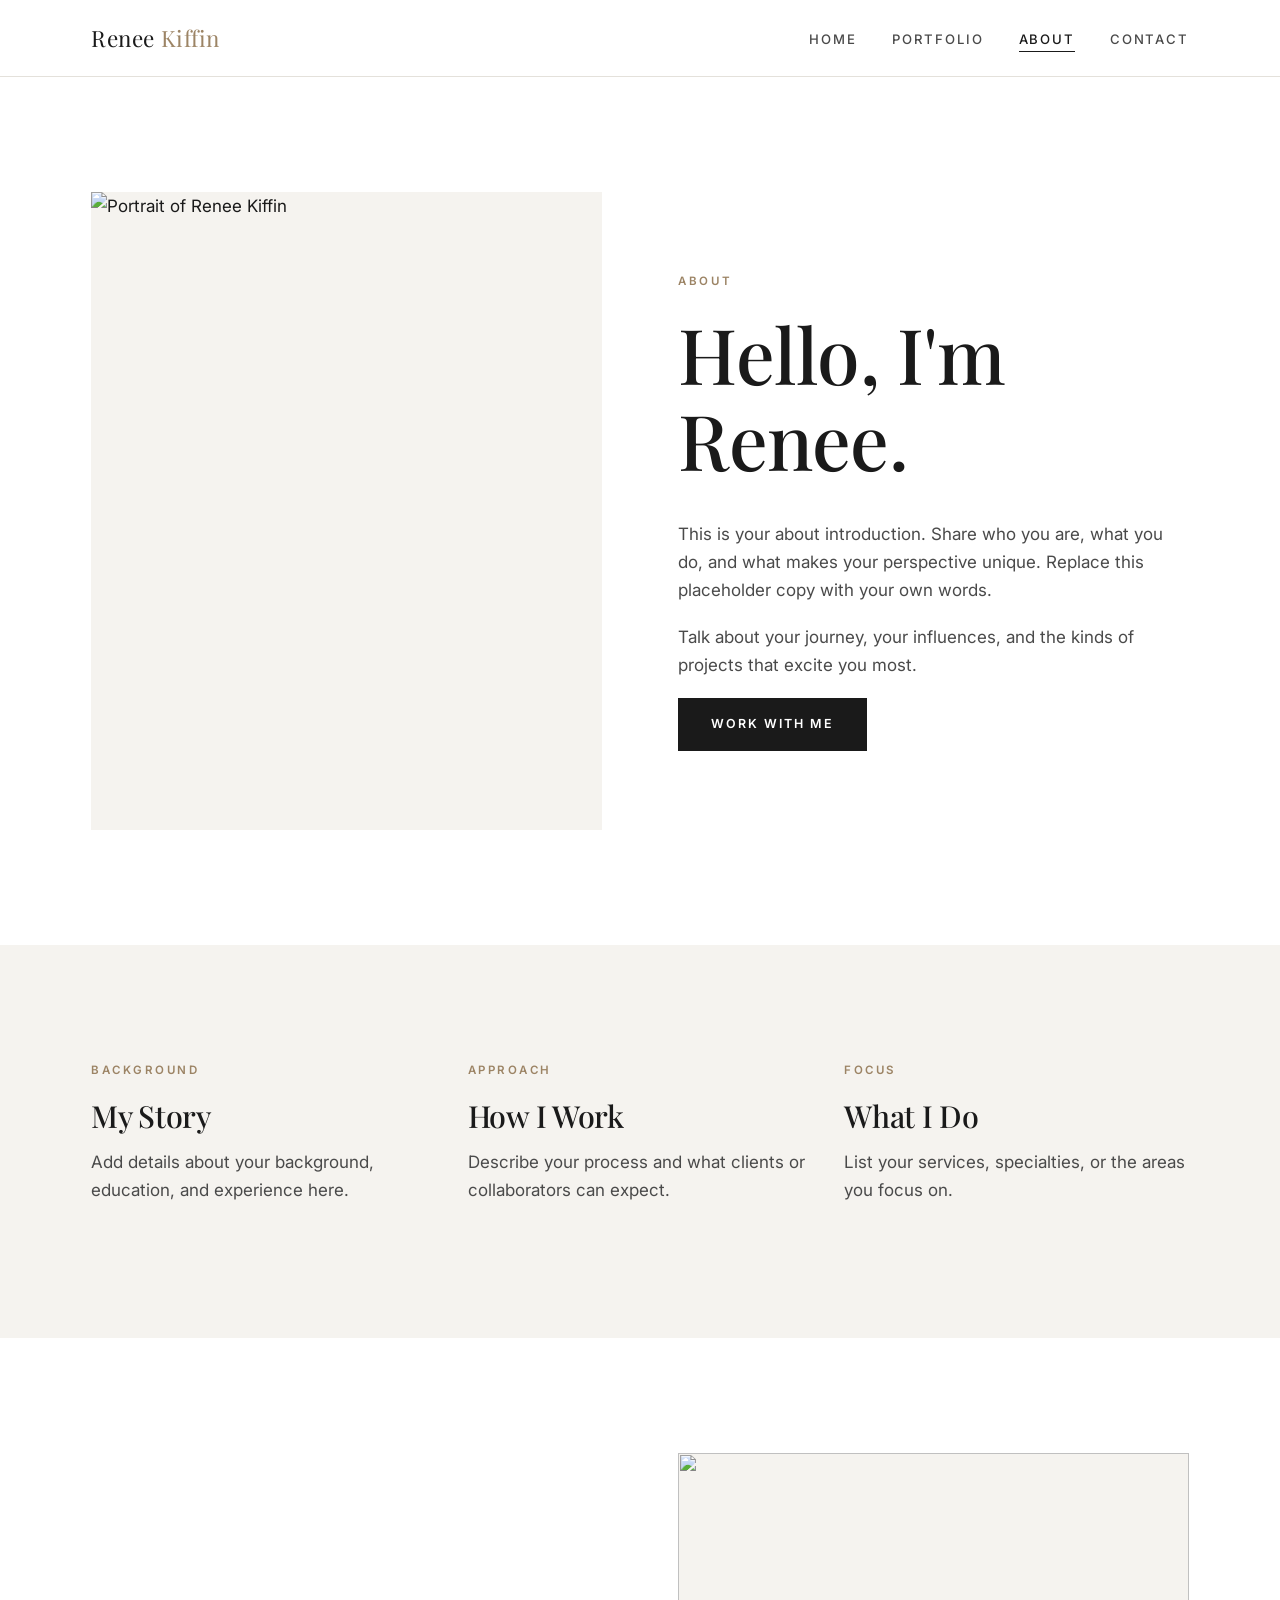
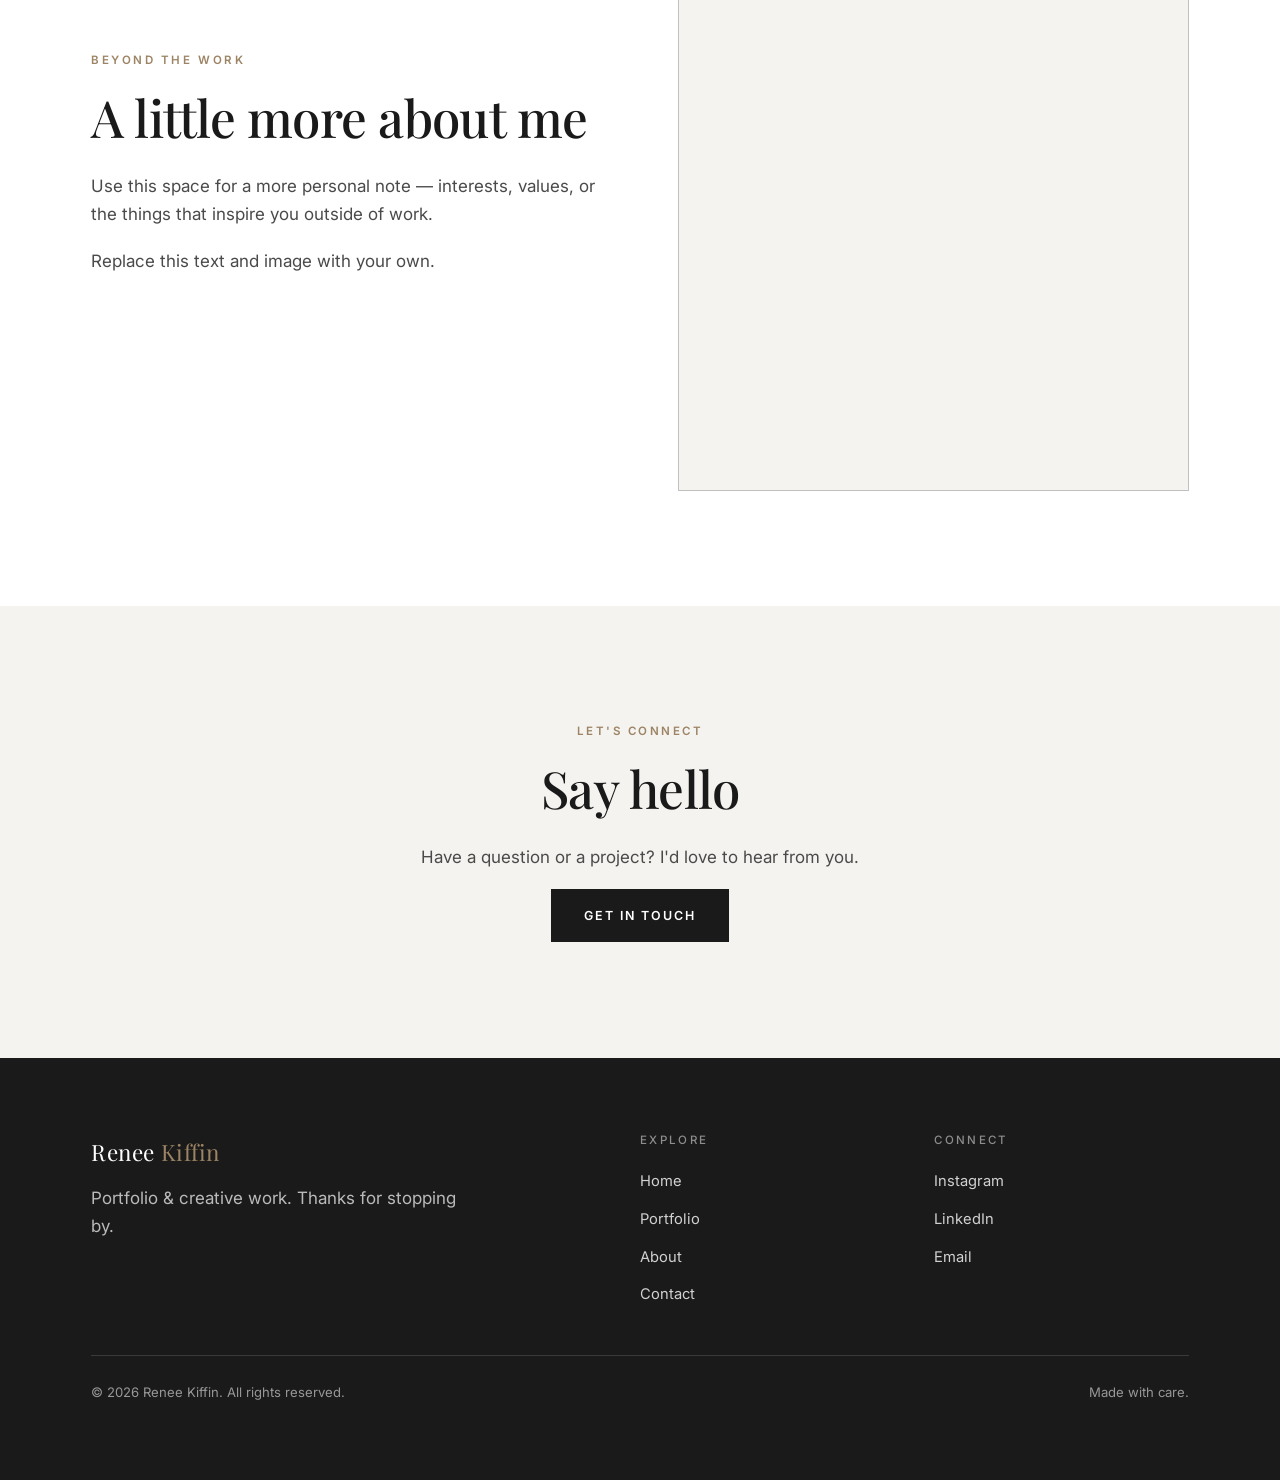
==== about.html @ 694e3717 "Scaffold Squarespace-style portfolio site structure Add a static, dependency-free rebuild of the ren" ====
<!DOCTYPE html>
<html lang="en">
<head>
  <meta charset="UTF-8" />
  <meta name="viewport" content="width=device-width, initial-scale=1.0" />
  <title>About — Renee Kiffin</title>
  <meta name="description" content="About Renee Kiffin." />

  <link rel="preconnect" href="https://fonts.googleapis.com" />
  <link rel="preconnect" href="https://fonts.gstatic.com" crossorigin />
  <link
    href="https://fonts.googleapis.com/css2?family=Playfair+Display:wght@400;500;600&family=Inter:wght@400;500;600&display=swap"
    rel="stylesheet" />
  <link rel="stylesheet" href="css/styles.css" />
</head>
<body>

  <header class="site-header">
    <div class="container nav">
      <a class="brand" href="index.html">Renee <span>Kiffin</span></a>
      <button class="nav-toggle" aria-label="Menu" aria-expanded="false">
        <span></span><span></span><span></span>
      </button>
      <ul class="nav-links">
        <li><a href="index.html">Home</a></li>
        <li><a href="portfolio.html">Portfolio</a></li>
        <li><a href="about.html" aria-current="page">About</a></li>
        <li><a href="contact.html">Contact</a></li>
      </ul>
    </div>
  </header>

  <main>
    <!-- About hero split -->
    <section class="section">
      <div class="container split">
        <div class="split__media reveal">
          <img src="images/about-portrait.jpg" alt="Portrait of Renee Kiffin" data-ph="About portrait" />
        </div>
        <div class="reveal">
          <p class="eyebrow">About</p>
          <h1>Hello, I'm Renee.</h1>
          <p>
            This is your about introduction. Share who you are, what you do, and
            what makes your perspective unique. Replace this placeholder copy
            with your own words.
          </p>
          <p>
            Talk about your journey, your influences, and the kinds of projects
            that excite you most.
          </p>
          <a class="btn" href="contact.html">Work with me</a>
        </div>
      </div>
    </section>

    <!-- Bio / details -->
    <section class="section section--alt">
      <div class="container">
        <div class="grid grid--3">
          <div class="reveal">
            <p class="eyebrow">Background</p>
            <h3>My Story</h3>
            <p>Add details about your background, education, and experience here.</p>
          </div>
          <div class="reveal">
            <p class="eyebrow">Approach</p>
            <h3>How I Work</h3>
            <p>Describe your process and what clients or collaborators can expect.</p>
          </div>
          <div class="reveal">
            <p class="eyebrow">Focus</p>
            <h3>What I Do</h3>
            <p>List your services, specialties, or the areas you focus on.</p>
          </div>
        </div>
      </div>
    </section>

    <!-- Secondary image split -->
    <section class="section">
      <div class="container split split--reverse">
        <div class="split__media reveal">
          <img src="images/about-secondary.jpg" alt="" data-ph="About secondary" />
        </div>
        <div class="reveal">
          <p class="eyebrow">Beyond the work</p>
          <h2>A little more about me</h2>
          <p>
            Use this space for a more personal note — interests, values, or the
            things that inspire you outside of work.
          </p>
          <p>Replace this text and image with your own.</p>
        </div>
      </div>
    </section>

    <section class="section section--alt center">
      <div class="container measure center">
        <p class="eyebrow">Let's connect</p>
        <h2>Say hello</h2>
        <p>Have a question or a project? I'd love to hear from you.</p>
        <a class="btn" href="contact.html">Get in touch</a>
      </div>
    </section>
  </main>

  <footer class="site-footer">
    <div class="container">
      <div class="footer-grid">
        <div>
          <a class="brand" href="index.html">Renee <span>Kiffin</span></a>
          <p style="color: rgba(255,255,255,.7); max-width: 34ch;">
            Portfolio &amp; creative work. Thanks for stopping by.
          </p>
        </div>
        <div>
          <h4>Explore</h4>
          <ul class="footer-links">
            <li><a href="index.html">Home</a></li>
            <li><a href="portfolio.html">Portfolio</a></li>
            <li><a href="about.html">About</a></li>
            <li><a href="contact.html">Contact</a></li>
          </ul>
        </div>
        <div>
          <h4>Connect</h4>
          <ul class="footer-links">
            <li><a href="#">Instagram</a></li>
            <li><a href="#">LinkedIn</a></li>
            <li><a href="contact.html">Email</a></li>
          </ul>
        </div>
      </div>
      <div class="footer-bottom">
        <span>&copy; <span data-year>2026</span> Renee Kiffin. All rights reserved.</span>
        <span>Made with care.</span>
      </div>
    </div>
  </footer>

  <script src="js/main.js"></script>
</body>
</html>
---- css/styles.css ----
/* ==========================================================================
   Renee Kiffin — Portfolio
   Squarespace-style static clone
   Design tokens + base styles + components
   ========================================================================== */

:root {
  /* Palette */
  --color-bg: #ffffff;
  --color-bg-alt: #f5f3ef;
  --color-ink: #1a1a1a;
  --color-ink-soft: #4a4a4a;
  --color-muted: #8a8a8a;
  --color-line: #e4e1db;
  --color-accent: #9c8465;

  /* Typography */
  --font-display: "Playfair Display", Georgia, "Times New Roman", serif;
  --font-body: "Inter", -apple-system, BlinkMacSystemFont, "Segoe UI", Helvetica, Arial, sans-serif;

  /* Layout */
  --maxw: 1200px;
  --gutter: clamp(1.25rem, 4vw, 4rem);
  --nav-h: 76px;

  /* Motion */
  --ease: cubic-bezier(0.22, 1, 0.36, 1);
}

/* ------- Reset-ish ------- */
*,
*::before,
*::after { box-sizing: border-box; }

html { -webkit-text-size-adjust: 100%; scroll-behavior: smooth; }

body {
  margin: 0;
  font-family: var(--font-body);
  color: var(--color-ink);
  background: var(--color-bg);
  line-height: 1.65;
  font-size: 17px;
  -webkit-font-smoothing: antialiased;
}

img { max-width: 100%; display: block; }

a { color: inherit; text-decoration: none; }

h1, h2, h3, h4 {
  font-family: var(--font-display);
  font-weight: 500;
  line-height: 1.12;
  margin: 0 0 0.5em;
  letter-spacing: -0.01em;
}

h1 { font-size: clamp(2.6rem, 6vw, 5rem); }
h2 { font-size: clamp(2rem, 4vw, 3.25rem); }
h3 { font-size: clamp(1.4rem, 2.4vw, 1.9rem); }

p { margin: 0 0 1.1em; color: var(--color-ink-soft); }

.eyebrow {
  font-family: var(--font-body);
  text-transform: uppercase;
  letter-spacing: 0.22em;
  font-size: 0.72rem;
  font-weight: 600;
  color: var(--color-accent);
  margin: 0 0 1.2rem;
}

/* ------- Layout helpers ------- */
.container {
  width: 100%;
  max-width: var(--maxw);
  margin-inline: auto;
  padding-inline: var(--gutter);
}

.section { padding-block: clamp(4rem, 9vw, 8rem); }
.section--alt { background: var(--color-bg-alt); }
.section--tight { padding-block: clamp(3rem, 6vw, 5rem); }

.center { text-align: center; }
.measure { max-width: 62ch; }
.measure.center { margin-inline: auto; }

/* ------- Buttons ------- */
.btn {
  display: inline-block;
  font-family: var(--font-body);
  font-size: 0.78rem;
  font-weight: 600;
  letter-spacing: 0.16em;
  text-transform: uppercase;
  padding: 0.95rem 2rem;
  border: 1px solid var(--color-ink);
  background: var(--color-ink);
  color: #fff;
  transition: background 0.3s var(--ease), color 0.3s var(--ease);
  cursor: pointer;
}
.btn:hover { background: transparent; color: var(--color-ink); }

.btn--ghost {
  background: transparent;
  color: var(--color-ink);
}
.btn--ghost:hover { background: var(--color-ink); color: #fff; }

/* ==========================================================================
   Header / Navigation
   ========================================================================== */
.site-header {
  position: sticky;
  top: 0;
  z-index: 50;
  background: rgba(255, 255, 255, 0.9);
  backdrop-filter: saturate(180%) blur(12px);
  border-bottom: 1px solid var(--color-line);
}

.nav {
  height: var(--nav-h);
  display: flex;
  align-items: center;
  justify-content: space-between;
}

.brand {
  font-family: var(--font-display);
  font-size: 1.4rem;
  letter-spacing: 0.02em;
}
.brand span { color: var(--color-accent); }

.nav-links {
  display: flex;
  gap: 2.2rem;
  list-style: none;
  margin: 0;
  padding: 0;
}
.nav-links a {
  font-size: 0.82rem;
  letter-spacing: 0.14em;
  text-transform: uppercase;
  font-weight: 500;
  color: var(--color-ink-soft);
  position: relative;
  padding-block: 0.3rem;
}
.nav-links a::after {
  content: "";
  position: absolute;
  left: 0; bottom: 0;
  width: 100%; height: 1px;
  background: var(--color-ink);
  transform: scaleX(0);
  transform-origin: right;
  transition: transform 0.3s var(--ease);
}
.nav-links a:hover::after,
.nav-links a[aria-current="page"]::after { transform: scaleX(1); transform-origin: left; }
.nav-links a[aria-current="page"] { color: var(--color-ink); }

.nav-toggle {
  display: none;
  background: none;
  border: 0;
  width: 40px; height: 40px;
  cursor: pointer;
  flex-direction: column;
  justify-content: center;
  gap: 5px;
}
.nav-toggle span {
  display: block;
  height: 1.5px;
  width: 24px;
  background: var(--color-ink);
  transition: transform 0.3s var(--ease), opacity 0.3s var(--ease);
}

/* ==========================================================================
   Hero
   ========================================================================== */
.hero {
  position: relative;
  min-height: calc(92vh - var(--nav-h));
  display: grid;
  place-items: center;
  text-align: center;
  color: #fff;
  overflow: hidden;
}
.hero__media {
  position: absolute;
  inset: 0;
  background: linear-gradient(160deg, #3a352f, #6b5d4a);
}
.hero__media img {
  width: 100%;
  height: 100%;
  object-fit: cover;
}
.hero__media::after {
  content: "";
  position: absolute;
  inset: 0;
  background: rgba(0, 0, 0, 0.32);
}
.hero__inner {
  position: relative;
  z-index: 2;
  padding-inline: var(--gutter);
  max-width: 900px;
}
.hero .eyebrow { color: rgba(255, 255, 255, 0.85); }
.hero h1 { color: #fff; margin-bottom: 0.4em; }
.hero p { color: rgba(255, 255, 255, 0.92); font-size: 1.15rem; margin-bottom: 2rem; }
.hero .btn { border-color: #fff; background: #fff; color: var(--color-ink); }
.hero .btn:hover { background: transparent; color: #fff; }

/* ==========================================================================
   Intro / About split
   ========================================================================== */
.split {
  display: grid;
  grid-template-columns: 1fr 1fr;
  gap: clamp(2rem, 6vw, 5rem);
  align-items: center;
}
.split--reverse .split__media { order: 2; }
.split__media {
  aspect-ratio: 4 / 5;
  background: var(--color-bg-alt);
  overflow: hidden;
}
.split__media img { width: 100%; height: 100%; object-fit: cover; }

/* ==========================================================================
   Gallery grid
   ========================================================================== */
.grid {
  display: grid;
  grid-template-columns: repeat(auto-fill, minmax(280px, 1fr));
  gap: clamp(1rem, 2.5vw, 2rem);
}
.grid--3 { grid-template-columns: repeat(3, 1fr); }
.grid--2 { grid-template-columns: repeat(2, 1fr); }

.card {
  display: block;
  position: relative;
  overflow: hidden;
  background: var(--color-bg-alt);
}
.card__img {
  aspect-ratio: 3 / 4;
  overflow: hidden;
}
.card--wide .card__img { aspect-ratio: 3 / 2; }
.card__img img {
  width: 100%;
  height: 100%;
  object-fit: cover;
  transition: transform 0.7s var(--ease);
}
.card:hover .card__img img { transform: scale(1.05); }
.card__body {
  padding: 1.2rem 0 0.4rem;
}
.card__body h3 { margin-bottom: 0.15em; font-size: 1.25rem; }
.card__body p { margin: 0; font-size: 0.9rem; color: var(--color-muted); }

/* ==========================================================================
   Image placeholder styling (before real images are added)
   ========================================================================== */
.ph {
  width: 100%;
  height: 100%;
  min-height: 220px;
  display: grid;
  place-items: center;
  background:
    repeating-linear-gradient(
      45deg,
      #ece8e1,
      #ece8e1 12px,
      #e4dfd6 12px,
      #e4dfd6 24px
    );
  color: var(--color-muted);
  font-size: 0.75rem;
  letter-spacing: 0.16em;
  text-transform: uppercase;
  text-align: center;
  padding: 1rem;
}

/* ==========================================================================
   Quote / statement band
   ========================================================================== */
.statement {
  text-align: center;
}
.statement blockquote {
  font-family: var(--font-display);
  font-size: clamp(1.6rem, 3.6vw, 2.8rem);
  line-height: 1.28;
  margin: 0 auto;
  max-width: 20ch;
  font-weight: 500;
}
.statement cite {
  display: block;
  margin-top: 1.6rem;
  font-family: var(--font-body);
  font-style: normal;
  font-size: 0.78rem;
  letter-spacing: 0.2em;
  text-transform: uppercase;
  color: var(--color-accent);
}

/* ==========================================================================
   Contact / form
   ========================================================================== */
.form {
  display: grid;
  gap: 1.4rem;
  max-width: 640px;
  margin-inline: auto;
}
.form__row {
  display: grid;
  grid-template-columns: 1fr 1fr;
  gap: 1.4rem;
}
.field { display: grid; gap: 0.5rem; }
.field label {
  font-size: 0.72rem;
  letter-spacing: 0.16em;
  text-transform: uppercase;
  font-weight: 600;
  color: var(--color-ink-soft);
}
.field input,
.field textarea {
  font-family: var(--font-body);
  font-size: 1rem;
  padding: 0.85rem 1rem;
  border: 1px solid var(--color-line);
  background: var(--color-bg);
  color: var(--color-ink);
  border-radius: 0;
  transition: border-color 0.25s var(--ease);
}
.field input:focus,
.field textarea:focus { outline: none; border-color: var(--color-ink); }
.field textarea { resize: vertical; min-height: 140px; }

/* ==========================================================================
   Footer
   ========================================================================== */
.site-footer {
  background: var(--color-ink);
  color: rgba(255, 255, 255, 0.8);
  padding-block: clamp(3rem, 6vw, 5rem);
}
.site-footer a { color: #fff; }
.footer-grid {
  display: grid;
  grid-template-columns: 2fr 1fr 1fr;
  gap: 2.5rem;
}
.site-footer h4 {
  font-family: var(--font-body);
  font-size: 0.72rem;
  letter-spacing: 0.2em;
  text-transform: uppercase;
  color: rgba(255, 255, 255, 0.5);
  margin-bottom: 1.2rem;
}
.site-footer .brand { color: #fff; margin-bottom: 0.8rem; display: inline-block; }
.footer-links { list-style: none; margin: 0; padding: 0; display: grid; gap: 0.6rem; }
.footer-links a { color: rgba(255, 255, 255, 0.8); font-size: 0.92rem; }
.footer-links a:hover { color: #fff; }
.footer-bottom {
  margin-top: 3rem;
  padding-top: 1.6rem;
  border-top: 1px solid rgba(255, 255, 255, 0.14);
  display: flex;
  justify-content: space-between;
  gap: 1rem;
  flex-wrap: wrap;
  font-size: 0.82rem;
  color: rgba(255, 255, 255, 0.55);
}

/* ==========================================================================
   Utilities / reveal animation
   ========================================================================== */
.reveal {
  opacity: 0;
  transform: translateY(24px);
  transition: opacity 0.8s var(--ease), transform 0.8s var(--ease);
}
.reveal.is-visible { opacity: 1; transform: none; }

/* ==========================================================================
   Responsive
   ========================================================================== */
@media (max-width: 860px) {
  .nav-links {
    position: fixed;
    inset: var(--nav-h) 0 auto 0;
    background: #fff;
    flex-direction: column;
    gap: 0;
    padding: 1rem var(--gutter) 2rem;
    border-bottom: 1px solid var(--color-line);
    transform: translateY(-120%);
    transition: transform 0.35s var(--ease);
  }
  .nav-links.is-open { transform: translateY(0); }
  .nav-links li { border-bottom: 1px solid var(--color-line); }
  .nav-links a { display: block; padding: 1rem 0; }
  .nav-toggle { display: flex; }

  .split { grid-template-columns: 1fr; }
  .split--reverse .split__media { order: 0; }
  .grid--3, .grid--2 { grid-template-columns: 1fr 1fr; }
  .footer-grid { grid-template-columns: 1fr; gap: 2rem; }
  .form__row { grid-template-columns: 1fr; }
}

@media (max-width: 520px) {
  .grid--3, .grid--2 { grid-template-columns: 1fr; }
}
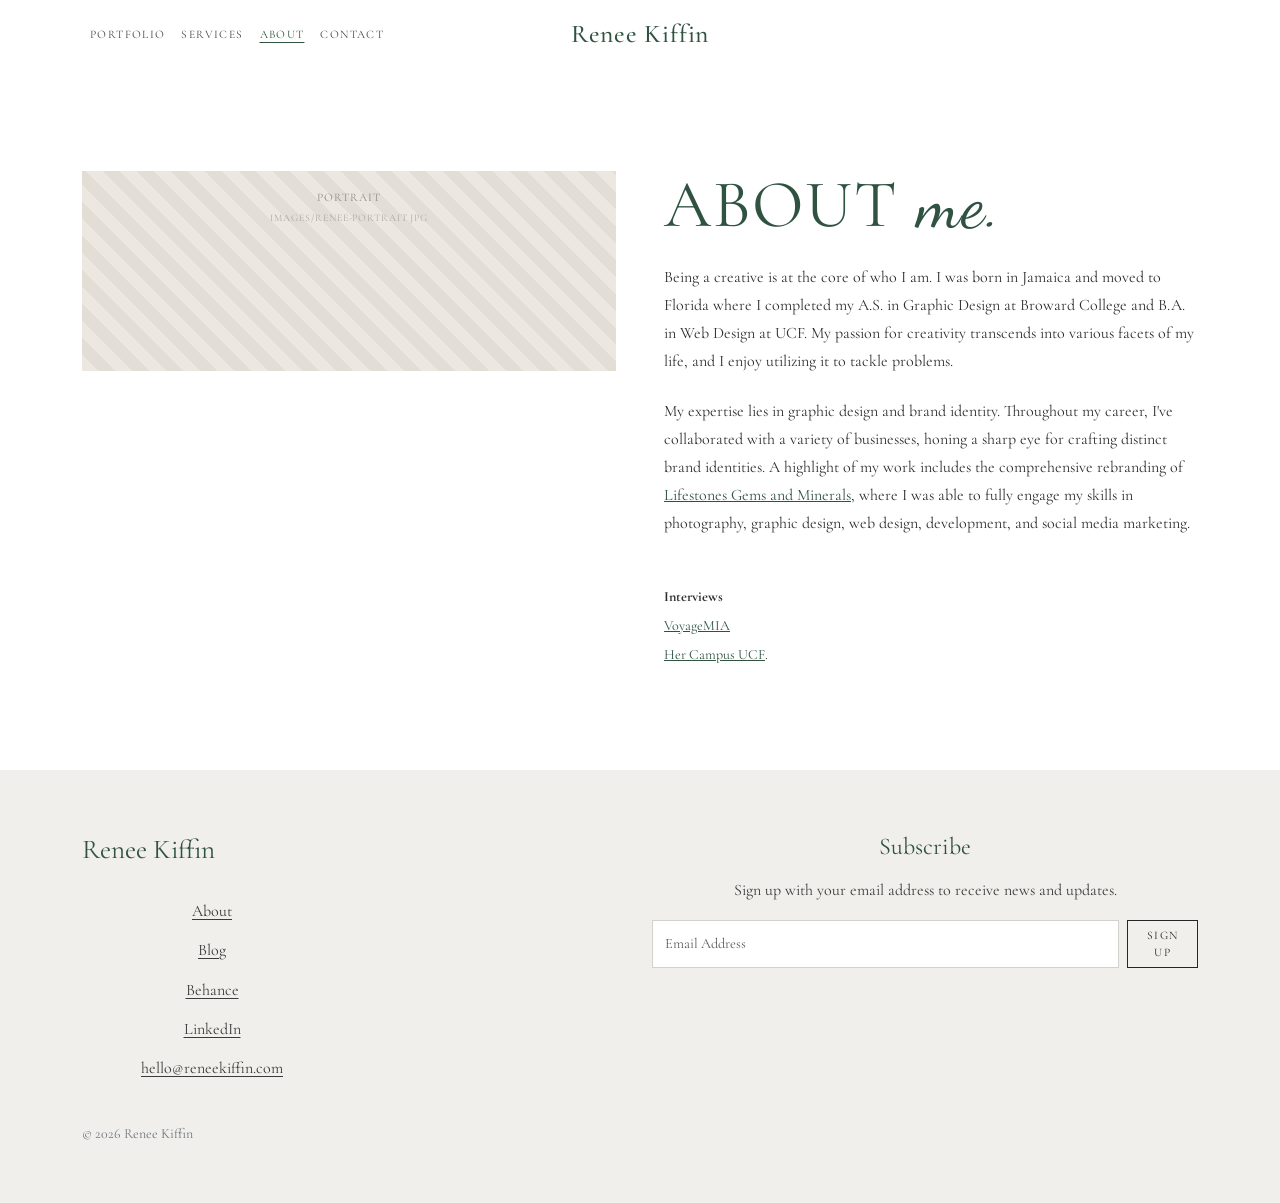
==== commit 9e9392a3: "Rebuild as Bootstrap 5 site matching reneekiffin.com - Vendor Bootstrap 5.3.3 locally (vendor/bootst" ====
--- a/about.html
+++ b/about.html
@@ -4,141 +4,100 @@
   <meta charset="UTF-8" />
   <meta name="viewport" content="width=device-width, initial-scale=1.0" />
   <title>About — Renee Kiffin</title>
-  <meta name="description" content="About Renee Kiffin." />
+  <meta name="description" content="About Renee Kiffin — graphic designer and brand identity specialist based in Florida." />
 
   <link rel="preconnect" href="https://fonts.googleapis.com" />
   <link rel="preconnect" href="https://fonts.gstatic.com" crossorigin />
-  <link
-    href="https://fonts.googleapis.com/css2?family=Playfair+Display:wght@400;500;600&family=Inter:wght@400;500;600&display=swap"
-    rel="stylesheet" />
-  <link rel="stylesheet" href="css/styles.css" />
+  <link href="https://fonts.googleapis.com/css2?family=Cormorant+Garamond:ital,wght@0,400;0,500;0,600;1,500&family=Dancing+Script:wght@500;600;700&family=Cutive+Mono&display=swap" rel="stylesheet" />
+  <link rel="stylesheet" href="vendor/bootstrap/bootstrap.min.css" />
+  <link rel="stylesheet" href="css/custom.css" />
 </head>
 <body>
 
-  <header class="site-header">
-    <div class="container nav">
-      <a class="brand" href="index.html">Renee <span>Kiffin</span></a>
-      <button class="nav-toggle" aria-label="Menu" aria-expanded="false">
-        <span></span><span></span><span></span>
+  <!-- ===================== NAV ===================== -->
+  <nav class="navbar navbar-expand-md rk-navbar rk-navbar--light">
+    <div class="container rk-nav-inner">
+      <button class="navbar-toggler" type="button" data-bs-toggle="collapse" data-bs-target="#nav" aria-controls="nav" aria-expanded="false" aria-label="Toggle navigation">
+        <span class="navbar-toggler-icon"></span>
       </button>
-      <ul class="nav-links">
-        <li><a href="index.html">Home</a></li>
-        <li><a href="portfolio.html">Portfolio</a></li>
-        <li><a href="about.html" aria-current="page">About</a></li>
-        <li><a href="contact.html">Contact</a></li>
-      </ul>
+      <div class="collapse navbar-collapse" id="nav">
+        <ul class="navbar-nav">
+          <li class="nav-item"><a class="nav-link" href="portfolio.html">Portfolio</a></li>
+          <li class="nav-item"><a class="nav-link" href="index.html#services">Services</a></li>
+          <li class="nav-item"><a class="nav-link active" href="about.html">About</a></li>
+          <li class="nav-item"><a class="nav-link" href="contact.html">Contact</a></li>
+        </ul>
+      </div>
+      <a class="navbar-brand" href="index.html">Renee Kiffin</a>
     </div>
-  </header>
+  </nav>
 
-  <main>
-    <!-- About hero split -->
-    <section class="section">
-      <div class="container split">
-        <div class="split__media reveal">
-          <img src="images/about-portrait.jpg" alt="Portrait of Renee Kiffin" data-ph="About portrait" />
+  <!-- ===================== ABOUT ===================== -->
+  <section class="section">
+    <div class="container">
+      <div class="row g-5 align-items-start">
+        <div class="col-md-6">
+          <div class="about-page__img">
+            <img src="images/renee-portrait.jpg" alt="Portrait of Renee Kiffin" data-ph="Portrait" />
+          </div>
         </div>
-        <div class="reveal">
-          <p class="eyebrow">About</p>
-          <h1>Hello, I'm Renee.</h1>
+        <div class="col-md-6 about-page__body">
+          <h1 class="page-heading mb-4">About <span class="script text-green">me.</span></h1>
           <p>
-            This is your about introduction. Share who you are, what you do, and
-            what makes your perspective unique. Replace this placeholder copy
-            with your own words.
+            Being a creative is at the core of who I am. I was born in Jamaica and
+            moved to Florida where I completed my A.S. in Graphic Design at Broward
+            College and B.A. in Web Design at UCF. My passion for creativity
+            transcends into various facets of my life, and I enjoy utilizing it to
+            tackle problems.
           </p>
           <p>
-            Talk about your journey, your influences, and the kinds of projects
-            that excite you most.
+            My expertise lies in graphic design and brand identity. Throughout my
+            career, I've collaborated with a variety of businesses, honing a sharp
+            eye for crafting distinct brand identities. A highlight of my work
+            includes the comprehensive rebranding of
+            <a href="portfolio.html">Lifestones Gems and Minerals</a>, where I was
+            able to fully engage my skills in photography, graphic design, web
+            design, development, and social media marketing.
           </p>
-          <a class="btn" href="contact.html">Work with me</a>
-        </div>
-      </div>
-    </section>
-
-    <!-- Bio / details -->
-    <section class="section section--alt">
-      <div class="container">
-        <div class="grid grid--3">
-          <div class="reveal">
-            <p class="eyebrow">Background</p>
-            <h3>My Story</h3>
-            <p>Add details about your background, education, and experience here.</p>
-          </div>
-          <div class="reveal">
-            <p class="eyebrow">Approach</p>
-            <h3>How I Work</h3>
-            <p>Describe your process and what clients or collaborators can expect.</p>
-          </div>
-          <div class="reveal">
-            <p class="eyebrow">Focus</p>
-            <h3>What I Do</h3>
-            <p>List your services, specialties, or the areas you focus on.</p>
+          <div class="about-page__meta mt-5">
+            <p class="mb-1"><strong>Interviews</strong></p>
+            <p class="mb-1"><a href="#">VoyageMIA</a></p>
+            <p class="mb-0"><a href="#">Her Campus UCF</a>.</p>
           </div>
         </div>
       </div>
-    </section>
+    </div>
+  </section>
 
-    <!-- Secondary image split -->
-    <section class="section">
-      <div class="container split split--reverse">
-        <div class="split__media reveal">
-          <img src="images/about-secondary.jpg" alt="" data-ph="About secondary" />
+  <!-- ===================== FOOTER ===================== -->
+  <footer class="site-footer">
+    <div class="container">
+      <div class="row gy-4">
+        <div class="col-md-6">
+          <div class="footer-brand mb-4">Renee Kiffin</div>
+          <ul class="footer-links text-center" style="max-width: 260px;">
+            <li><a href="about.html">About</a></li>
+            <li><a href="#">Blog</a></li>
+            <li><a href="#">Behance</a></li>
+            <li><a href="#">LinkedIn</a></li>
+            <li><a href="mailto:hello@reneekiffin.com">hello@reneekiffin.com</a></li>
+          </ul>
         </div>
-        <div class="reveal">
-          <p class="eyebrow">Beyond the work</p>
-          <h2>A little more about me</h2>
-          <p>
-            Use this space for a more personal note — interests, values, or the
-            things that inspire you outside of work.
-          </p>
-          <p>Replace this text and image with your own.</p>
+        <div class="col-md-6 subscribe text-center">
+          <div class="subscribe-title mb-2">Subscribe</div>
+          <p class="mb-3">Sign up with your email address to receive news and updates.</p>
+          <form class="d-flex justify-content-center" data-stub-form="Thanks for subscribing!">
+            <input type="email" class="form-control me-2" placeholder="Email Address" aria-label="Email Address" required />
+            <button class="btn" type="submit">Sign Up</button>
+          </form>
+          <p data-form-note hidden class="mt-2 small text-green mb-0"></p>
         </div>
       </div>
-    </section>
-
-    <section class="section section--alt center">
-      <div class="container measure center">
-        <p class="eyebrow">Let's connect</p>
-        <h2>Say hello</h2>
-        <p>Have a question or a project? I'd love to hear from you.</p>
-        <a class="btn" href="contact.html">Get in touch</a>
-      </div>
-    </section>
-  </main>
-
-  <footer class="site-footer">
-    <div class="container">
-      <div class="footer-grid">
-        <div>
-          <a class="brand" href="index.html">Renee <span>Kiffin</span></a>
-          <p style="color: rgba(255,255,255,.7); max-width: 34ch;">
-            Portfolio &amp; creative work. Thanks for stopping by.
-          </p>
-        </div>
-        <div>
-          <h4>Explore</h4>
-          <ul class="footer-links">
-            <li><a href="index.html">Home</a></li>
-            <li><a href="portfolio.html">Portfolio</a></li>
-            <li><a href="about.html">About</a></li>
-            <li><a href="contact.html">Contact</a></li>
-          </ul>
-        </div>
-        <div>
-          <h4>Connect</h4>
-          <ul class="footer-links">
-            <li><a href="#">Instagram</a></li>
-            <li><a href="#">LinkedIn</a></li>
-            <li><a href="contact.html">Email</a></li>
-          </ul>
-        </div>
-      </div>
-      <div class="footer-bottom">
-        <span>&copy; <span data-year>2026</span> Renee Kiffin. All rights reserved.</span>
-        <span>Made with care.</span>
-      </div>
+      <div class="mt-4 pt-3 small text-secondary">&copy; <span data-year>2026</span> Renee Kiffin</div>
     </div>
   </footer>
 
+  <script src="vendor/bootstrap/bootstrap.bundle.min.js"></script>
   <script src="js/main.js"></script>
 </body>
 </html>
--- a/css/custom.css
+++ b/css/custom.css
@@ -0,0 +1,398 @@
+/* ==========================================================================
+   Renee Kiffin — Portfolio
+   Custom theme layered on top of Bootstrap 5.
+   All brand tokens (color/type) live here so edits stay in one place.
+   Font pairing: Cormorant Garamond (serif display) + Dancing Script
+   (script accents) + Cutive Mono (typewriter body/UI).
+   ========================================================================== */
+
+/* ---- Brand fonts (self-hosted on Renee's Squarespace CDN) ----------------
+   These are the exact fonts used on reneekiffin.com. To fully self-host them,
+   download each .otf into a local /fonts folder and repoint the src URLs. */
+@font-face {
+  font-family: "Celesta-Medium";
+  src: url("https://static1.squarespace.com/static/661529ae52f1877956f2ce17/t/6622c51a74e9b17a8a8a68e1/1713554714670/Celesta-Medium.otf");
+  font-display: swap;
+}
+@font-face {
+  font-family: "Celesta-Bold";
+  src: url("https://static1.squarespace.com/static/661529ae52f1877956f2ce17/t/6622c51a4e6ac81820e4c54b/1713554714603/Celesta-Bold.otf");
+  font-display: swap;
+}
+@font-face {
+  font-family: "Celesta-Extrabold";
+  src: url("https://static1.squarespace.com/static/661529ae52f1877956f2ce17/t/6622c51a8327f75da80b271d/1713554714669/Celesta-ExtraBold.otf");
+  font-display: swap;
+}
+@font-face {
+  font-family: "Manchester";
+  src: url("https://static1.squarespace.com/static/661529ae52f1877956f2ce17/t/6689c97e8ac6370940a0d2e9/1720306046552/Manchester+Signature+otf.otf");
+  font-display: swap;
+}
+@font-face {
+  font-family: "Lion";
+  src: url("https://static1.squarespace.com/static/661529ae52f1877956f2ce17/t/677c116af139fa72fbcf0791/1736184170498/De+Lionist.otf");
+  font-display: swap;
+}
+@font-face {
+  font-family: "Nine";
+  src: url("https://static1.squarespace.com/static/661529ae52f1877956f2ce17/t/677c13612118aa72a81a9d45/1736184673852/Behind-The-Nineties-Rg.otf");
+  font-display: swap;
+}
+
+:root {
+  --rk-green: #2f5241;        /* primary brand green (headings, footer) */
+  --rk-green-dark: #24402f;
+  --rk-green-deep: #163a2b;   /* portfolio hero band */
+  --rk-black: #0b0b0b;        /* home hero */
+  --rk-gray: #6f6f6f;         /* "What I Do" image panels */
+  --rk-cream: #f1efeb;        /* footer / subscribe background */
+  --rk-line: #d3d1cb;
+  --rk-ink: #262626;
+
+  /* Real brand fonts first, web-font fallbacks second. */
+  --rk-display: "Nine", "Cormorant Garamond", Georgia, "Times New Roman", serif; /* H1 */
+  --rk-celesta: "Celesta-Medium", "Cormorant Garamond", Georgia, serif;          /* h2/h3, body, nav */
+  --rk-celesta-bold: "Celesta-Bold", "Cormorant Garamond", Georgia, serif;
+  --rk-script: "Lion", "Dancing Script", "Segoe Script", cursive;
+
+  /* Back-compat aliases so existing rules keep working */
+  --rk-serif: var(--rk-celesta);
+  --rk-mono: var(--rk-celesta);
+}
+
+/* ---- Base ---- */
+body {
+  font-family: var(--rk-mono);
+  color: var(--rk-ink);
+  font-size: 16px;
+  line-height: 1.75;
+}
+
+.font-serif { font-family: var(--rk-serif); }
+.font-script { font-family: var(--rk-script); }
+.font-mono { font-family: var(--rk-mono); }
+.text-green { color: var(--rk-green) !important; }
+.bg-green { background-color: var(--rk-green) !important; }
+.bg-green-deep { background-color: var(--rk-green-deep) !important; }
+
+h1, .h1 {
+  font-family: var(--rk-display);
+  font-weight: 400;
+  text-transform: uppercase;
+  letter-spacing: 0.03em;
+}
+h2, h3, h4, .h2, .h3 { font-family: var(--rk-celesta); font-weight: 500; }
+
+.eyebrow {
+  text-transform: uppercase;
+  letter-spacing: 0.22em;
+  font-size: 0.72rem;
+  font-weight: 400;
+  color: var(--rk-green);
+}
+
+a { color: var(--rk-green); }
+
+/* ---- Buttons ---- */
+.btn-rk {
+  font-family: var(--rk-mono);
+  font-size: 0.72rem;
+  letter-spacing: 0.16em;
+  text-transform: uppercase;
+  padding: 0.8rem 1.9rem;
+  border-radius: 0;
+  border: 1px solid currentColor;
+  transition: all 0.25s ease;
+}
+.btn-rk-dark { background: transparent; color: var(--rk-ink); border-color: #b9b7b1; }
+.btn-rk-dark:hover { background: var(--rk-ink); color: #fff; border-color: var(--rk-ink); }
+.btn-rk-light { background: transparent; color: #fff; border-color: rgba(255,255,255,0.7); }
+.btn-rk-light:hover { background: #fff; color: var(--rk-black); }
+.btn-rk-green { background: var(--rk-green); color: #fff; border-color: var(--rk-green); }
+.btn-rk-green:hover { background: var(--rk-green-dark); color: #fff; border-color: var(--rk-green-dark); }
+
+/* ---- Image placeholder (shown until a real file is dropped in) ---- */
+.ph {
+  width: 100%;
+  height: 100%;
+  min-height: 200px;
+  display: grid;
+  place-items: center;
+  text-align: center;
+  padding: 1rem;
+  color: #8a8a8a;
+  font-family: var(--rk-mono);
+  font-size: 0.72rem;
+  letter-spacing: 0.08em;
+  text-transform: uppercase;
+  background:
+    repeating-linear-gradient(45deg, #ece8e1, #ece8e1 12px, #e3ded5 12px, #e3ded5 24px);
+}
+
+/* ==========================================================================
+   Navbar — shared. Nav links left, brand centered.
+   Two variants: over-dark (white text) and light (dark text).
+   ========================================================================== */
+.rk-navbar { padding-block: 1.1rem; }
+.rk-navbar .rk-nav-inner { position: relative; }
+.rk-navbar .nav-link {
+  text-transform: uppercase;
+  letter-spacing: 0.12em;
+  font-size: 0.72rem;
+  padding: 0.4rem 0.9rem 0.4rem 0;
+}
+.rk-navbar .navbar-brand {
+  font-family: var(--rk-serif);
+  font-size: 1.6rem;
+  letter-spacing: 0.03em;
+  font-weight: 500;
+}
+@media (min-width: 768px) {
+  .rk-navbar .navbar-brand {
+    position: absolute;
+    left: 50%;
+    top: 50%;
+    transform: translate(-50%, -50%);
+    margin: 0;
+  }
+}
+
+/* over-dark (home, portfolio) */
+.rk-navbar--over-dark {
+  position: absolute;
+  top: 0; left: 0; right: 0;
+  z-index: 20;
+}
+.rk-navbar--over-dark .nav-link { color: rgba(255,255,255,0.88); }
+.rk-navbar--over-dark .nav-link:hover,
+.rk-navbar--over-dark .nav-link.active { color: #fff; }
+.rk-navbar--over-dark .navbar-brand { color: #fff; }
+.rk-navbar--over-dark .navbar-toggler { border-color: rgba(255,255,255,0.4); }
+.rk-navbar--over-dark .navbar-toggler-icon {
+  background-image: url("data:image/svg+xml,%3csvg xmlns='http://www.w3.org/2000/svg' viewBox='0 0 30 30'%3e%3cpath stroke='rgba(255,255,255,0.9)' stroke-linecap='round' stroke-miterlimit='10' stroke-width='2' d='M4 7h22M4 15h22M4 23h22'/%3e%3c/svg%3e");
+}
+
+/* light (about, contact) */
+.rk-navbar--light .nav-link { color: #444; }
+.rk-navbar--light .nav-link:hover,
+.rk-navbar--light .nav-link.active { color: var(--rk-green); text-decoration: underline; text-underline-offset: 4px; }
+.rk-navbar--light .navbar-brand { color: var(--rk-green); }
+
+/* ==========================================================================
+   Home Hero (split camera image / black)
+   ========================================================================== */
+.hero {
+  position: relative;
+  min-height: 90vh;
+  background: var(--rk-black);
+  display: flex;
+  align-items: center;
+  overflow: hidden;
+}
+.hero__img { position: absolute; top: 0; left: 0; bottom: 0; width: 42%; z-index: 1; }
+.hero__img img, .hero__img .ph { width: 100%; height: 100%; object-fit: cover; }
+.hero__content { position: relative; z-index: 5; color: #fff; padding-top: 3rem; }
+.hero h1 {
+  font-family: var(--rk-display);
+  font-size: clamp(2.4rem, 5vw, 4rem);
+  line-height: 1.06;
+  text-transform: uppercase;
+  margin-bottom: 0;
+}
+.hero .script {
+  font-family: var(--rk-script);
+  text-transform: none;
+  font-weight: 600;
+  font-size: clamp(3rem, 7vw, 5.5rem);
+  line-height: 1;
+  display: block;
+  margin: 0.05em 0 0.35em;
+}
+.hero__subtitle { font-family: var(--rk-mono); font-size: 0.95rem; color: rgba(255,255,255,0.85); }
+
+@media (max-width: 767.98px) {
+  .hero { display: block; }
+  .hero__img { position: relative; width: 100%; height: 38vh; }
+  .hero__content { padding: 2.5rem 0 3.5rem; }
+}
+
+/* ==========================================================================
+   Section helpers
+   ========================================================================== */
+.section { padding-block: clamp(3.5rem, 8vw, 6.5rem); }
+.section-label {
+  font-family: var(--rk-serif);
+  text-transform: uppercase;
+  letter-spacing: 0.08em;
+  font-size: clamp(1.6rem, 3.2vw, 2.4rem);
+  text-align: center;
+}
+
+/* ==========================================================================
+   Recent Projects
+   ========================================================================== */
+.project { text-decoration: none; color: inherit; display: block; }
+.project__img { aspect-ratio: 4 / 3; overflow: hidden; background: var(--rk-cream); }
+.project__img img, .project__img .ph {
+  width: 100%; height: 100%; object-fit: cover;
+  transition: transform 0.6s cubic-bezier(0.22,1,0.36,1);
+}
+.project:hover .project__img img { transform: scale(1.04); }
+.project figcaption { text-align: center; margin-top: 0.8rem; font-size: 0.85rem; color: #444; }
+
+/* ==========================================================================
+   About Me (home section)
+   ========================================================================== */
+.about__portrait {
+  border-radius: 50% 50% 0 0 / 40% 40% 0 0;
+  overflow: hidden;
+  aspect-ratio: 3 / 4;
+  background: var(--rk-cream);
+}
+.about__portrait img, .about__portrait .ph { width: 100%; height: 100%; object-fit: cover; }
+.about h2 {
+  color: var(--rk-green);
+  font-size: clamp(2rem, 4vw, 2.8rem);
+  text-transform: uppercase;
+}
+.social-links { display: flex; gap: 0.8rem; }
+.social-links a {
+  width: 34px; height: 34px;
+  display: grid; place-items: center;
+  color: var(--rk-green);
+  border: 1px solid var(--rk-line);
+  border-radius: 50%;
+  transition: background 0.25s, color 0.25s;
+}
+.social-links a:hover { background: var(--rk-green); color: #fff; }
+.social-links svg { width: 15px; height: 15px; }
+
+/* ==========================================================================
+   What I Do
+   ========================================================================== */
+.dothing {
+  position: relative;
+  min-height: 300px;
+  background: var(--rk-gray);
+  overflow: hidden;
+  display: flex;
+  align-items: flex-end;
+  color: #fff;
+}
+.dothing img, .dothing .ph {
+  position: absolute; inset: 0; width: 100%; height: 100%; object-fit: cover; opacity: 0.92;
+}
+.dothing::after { content: ""; position: absolute; inset: 0; background: rgba(70,70,70,0.42); }
+.dothing__body { position: relative; z-index: 2; padding: 1.6rem; }
+.dothing__body h3 { font-family: var(--rk-script); font-weight: 600; font-size: 2.4rem; margin-bottom: 0.1rem; }
+.dothing__body p { font-size: 0.85rem; margin: 0; color: rgba(255,255,255,0.92); max-width: 26ch; }
+
+/* ==========================================================================
+   Services (accordion)
+   ========================================================================== */
+.services__title { color: var(--rk-green); font-size: clamp(2.2rem, 5vw, 3.2rem); }
+.rk-accordion .accordion-item { border: 0; border-bottom: 1px solid var(--rk-line); background: transparent; }
+.rk-accordion .accordion-button {
+  background: transparent; box-shadow: none;
+  font-family: var(--rk-mono); font-size: 0.9rem; color: #2a2a2a; padding: 1.1rem 0;
+}
+.rk-accordion .accordion-button:not(.collapsed) { color: var(--rk-green); }
+.rk-accordion .accordion-button::after {
+  background-image: none; content: "+"; font-size: 1.4rem;
+  width: auto; height: auto; transform: none; color: var(--rk-green); line-height: 1;
+}
+.rk-accordion .accordion-button:not(.collapsed)::after { content: "\2013"; }
+.rk-accordion .accordion-body { padding: 0 0 1.1rem; color: #666; font-size: 0.88rem; }
+
+/* ==========================================================================
+   Page hero (Contact / About headings)
+   ========================================================================== */
+.page-heading {
+  font-family: var(--rk-display);
+  color: var(--rk-green);
+  text-transform: uppercase;
+  font-size: clamp(2.6rem, 6vw, 4.2rem);
+  line-height: 1.02;
+}
+.page-heading .script { font-family: var(--rk-script); text-transform: none; }
+
+/* ==========================================================================
+   Contact form
+   ========================================================================== */
+.rk-form label { font-size: 0.9rem; color: #333; margin-bottom: 0.25rem; }
+.rk-form .form-control,
+.rk-form .form-select {
+  font-family: var(--rk-mono);
+  font-size: 0.92rem;
+  border: 0;
+  border-bottom: 1px solid var(--rk-line);
+  border-radius: 0;
+  padding-left: 0;
+  box-shadow: none;
+  background-color: transparent;
+}
+.rk-form .form-control:focus,
+.rk-form .form-select:focus { box-shadow: none; border-bottom-color: var(--rk-green); }
+.rk-form textarea.form-control { border: 1px solid var(--rk-line); padding: 0.8rem; }
+.rk-form .form-control::placeholder { color: #aaa; }
+.btn-send {
+  font-family: var(--rk-mono);
+  text-transform: uppercase;
+  letter-spacing: 0.12em;
+  font-size: 0.78rem;
+  background: #cfcfcf;
+  color: #fff;
+  border: 0;
+  border-radius: 0;
+  padding: 0.7rem 2rem;
+  transition: background 0.25s ease;
+}
+.btn-send:hover { background: var(--rk-green); color: #fff; }
+.form-fineprint { font-size: 0.72rem; color: #999; line-height: 1.5; }
+
+/* ==========================================================================
+   About page
+   ========================================================================== */
+.about-page__img { background: var(--rk-cream); }
+.about-page__img img, .about-page__img .ph { width: 100%; height: auto; display: block; }
+.about-page__body { color: #2f2f2f; }
+.about-page__body p { margin-bottom: 1.4rem; }
+.about-page__meta { font-size: 0.88rem; }
+.about-page__meta a { display: inline-block; }
+
+/* ==========================================================================
+   Portfolio page
+   ========================================================================== */
+.portfolio-hero { background: var(--rk-green-deep); color: #fff; padding-top: 8rem; }
+.portfolio-hero h1 {
+  font-family: var(--rk-display);
+  text-transform: uppercase;
+  font-size: clamp(2.4rem, 5.5vw, 4rem);
+  line-height: 1.02;
+}
+.portfolio-hero h1 .script { font-family: var(--rk-script); text-transform: none; font-size: 1.3em; }
+.portfolio-hero p { color: rgba(255,255,255,0.85); font-size: 0.95rem; max-width: 60ch; }
+.portfolio-grid .tile { display: block; overflow: hidden; background: var(--rk-cream); }
+.portfolio-grid .tile img, .portfolio-grid .tile .ph {
+  width: 100%; height: 100%; object-fit: cover; aspect-ratio: 4 / 3;
+  transition: transform 0.6s cubic-bezier(0.22,1,0.36,1);
+}
+.portfolio-grid .tile:hover img { transform: scale(1.03); }
+
+/* ==========================================================================
+   Footer
+   ========================================================================== */
+.site-footer { background: var(--rk-cream); padding-block: 3.5rem; color: #3a3a3a; }
+.site-footer .footer-brand { font-family: var(--rk-serif); color: var(--rk-green); font-size: 1.7rem; }
+.site-footer a { color: #3a3a3a; text-decoration: underline; text-underline-offset: 3px; }
+.site-footer a:hover { color: var(--rk-green); }
+.footer-links { list-style: none; padding: 0; margin: 0; display: grid; gap: 0.7rem; }
+.subscribe-title { font-family: var(--rk-serif); color: var(--rk-green); font-size: 1.5rem; }
+.subscribe input { border: 1px solid var(--rk-line); border-radius: 0; background: #fff; font-family: var(--rk-mono); font-size: 0.9rem; }
+.subscribe input:focus { box-shadow: none; border-color: var(--rk-green); }
+.subscribe .btn {
+  border-radius: 0; border: 1px solid var(--rk-ink); background: transparent; color: var(--rk-ink);
+  font-family: var(--rk-mono); text-transform: uppercase; letter-spacing: 0.12em; font-size: 0.72rem;
+}
+.subscribe .btn:hover { background: var(--rk-ink); color: #fff; }
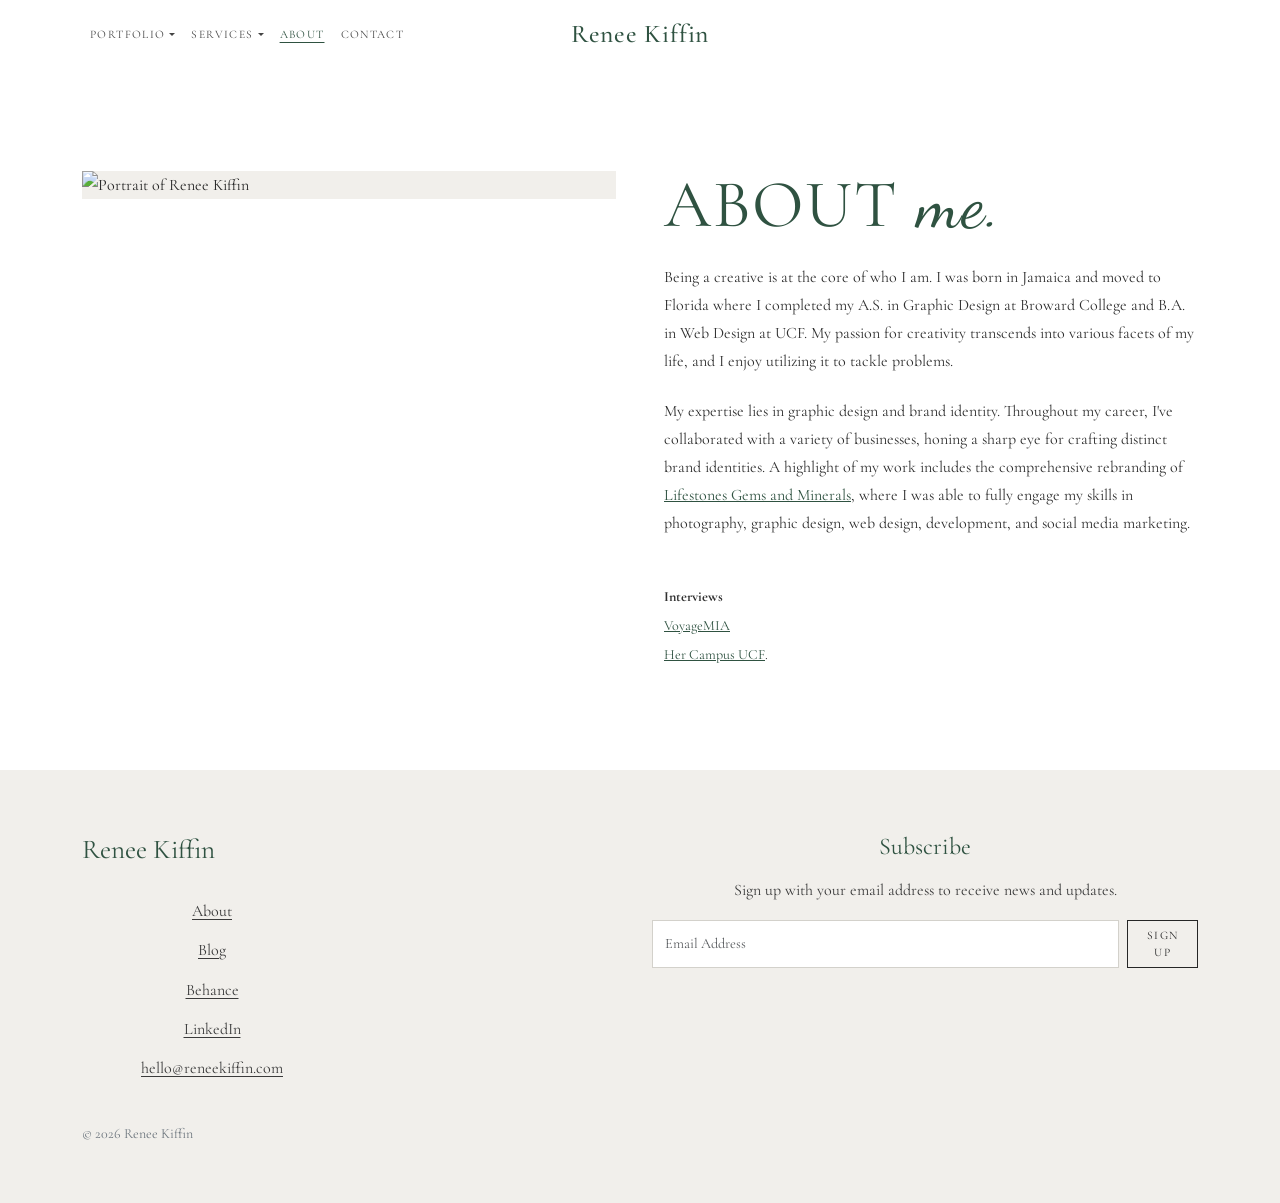
==== commit 5fc72186: "Build full multi-page site with shared chrome and live CDN images - Shared nav (Portfolio/Services d" ====
--- a/about.html
+++ b/about.html
@@ -5,40 +5,20 @@
   <meta name="viewport" content="width=device-width, initial-scale=1.0" />
   <title>About — Renee Kiffin</title>
   <meta name="description" content="About Renee Kiffin — graphic designer and brand identity specialist based in Florida." />
-
-  <link rel="preconnect" href="https://fonts.googleapis.com" />
-  <link rel="preconnect" href="https://fonts.gstatic.com" crossorigin />
   <link href="https://fonts.googleapis.com/css2?family=Cormorant+Garamond:ital,wght@0,400;0,500;0,600;1,500&family=Dancing+Script:wght@500;600;700&family=Cutive+Mono&display=swap" rel="stylesheet" />
   <link rel="stylesheet" href="vendor/bootstrap/bootstrap.min.css" />
   <link rel="stylesheet" href="css/custom.css" />
 </head>
 <body>
 
-  <!-- ===================== NAV ===================== -->
-  <nav class="navbar navbar-expand-md rk-navbar rk-navbar--light">
-    <div class="container rk-nav-inner">
-      <button class="navbar-toggler" type="button" data-bs-toggle="collapse" data-bs-target="#nav" aria-controls="nav" aria-expanded="false" aria-label="Toggle navigation">
-        <span class="navbar-toggler-icon"></span>
-      </button>
-      <div class="collapse navbar-collapse" id="nav">
-        <ul class="navbar-nav">
-          <li class="nav-item"><a class="nav-link" href="portfolio.html">Portfolio</a></li>
-          <li class="nav-item"><a class="nav-link" href="index.html#services">Services</a></li>
-          <li class="nav-item"><a class="nav-link active" href="about.html">About</a></li>
-          <li class="nav-item"><a class="nav-link" href="contact.html">Contact</a></li>
-        </ul>
-      </div>
-      <a class="navbar-brand" href="index.html">Renee Kiffin</a>
-    </div>
-  </nav>
+  <div data-chrome="nav" data-variant="light" data-active="about"></div>
 
-  <!-- ===================== ABOUT ===================== -->
   <section class="section">
     <div class="container">
       <div class="row g-5 align-items-start">
         <div class="col-md-6">
           <div class="about-page__img">
-            <img src="images/renee-portrait.jpg" alt="Portrait of Renee Kiffin" data-ph="Portrait" />
+            <img src="https://images.squarespace-cdn.com/content/v1/661529ae52f1877956f2ce17/34ac49cd-d77b-4610-b847-af6c4091e883/Renee+Kiffin+Graphic+Designer+Portrait.jpg?format=1500w" alt="Portrait of Renee Kiffin" loading="lazy" />
           </div>
         </div>
         <div class="col-md-6 about-page__body">
@@ -69,34 +49,7 @@
     </div>
   </section>
 
-  <!-- ===================== FOOTER ===================== -->
-  <footer class="site-footer">
-    <div class="container">
-      <div class="row gy-4">
-        <div class="col-md-6">
-          <div class="footer-brand mb-4">Renee Kiffin</div>
-          <ul class="footer-links text-center" style="max-width: 260px;">
-            <li><a href="about.html">About</a></li>
-            <li><a href="#">Blog</a></li>
-            <li><a href="#">Behance</a></li>
-            <li><a href="#">LinkedIn</a></li>
-            <li><a href="mailto:hello@reneekiffin.com">hello@reneekiffin.com</a></li>
-          </ul>
-        </div>
-        <div class="col-md-6 subscribe text-center">
-          <div class="subscribe-title mb-2">Subscribe</div>
-          <p class="mb-3">Sign up with your email address to receive news and updates.</p>
-          <form class="d-flex justify-content-center" data-stub-form="Thanks for subscribing!">
-            <input type="email" class="form-control me-2" placeholder="Email Address" aria-label="Email Address" required />
-            <button class="btn" type="submit">Sign Up</button>
-          </form>
-          <p data-form-note hidden class="mt-2 small text-green mb-0"></p>
-        </div>
-      </div>
-      <div class="mt-4 pt-3 small text-secondary">&copy; <span data-year>2026</span> Renee Kiffin</div>
-    </div>
-  </footer>
-
+  <div data-chrome="footer"></div>
   <script src="vendor/bootstrap/bootstrap.bundle.min.js"></script>
   <script src="js/main.js"></script>
 </body>
--- a/css/custom.css
+++ b/css/custom.css
@@ -173,6 +173,18 @@
   background-image: url("data:image/svg+xml,%3csvg xmlns='http://www.w3.org/2000/svg' viewBox='0 0 30 30'%3e%3cpath stroke='rgba(255,255,255,0.9)' stroke-linecap='round' stroke-miterlimit='10' stroke-width='2' d='M4 7h22M4 15h22M4 23h22'/%3e%3c/svg%3e");
 }
 
+/* Dropdown folders (Portfolio / Services) */
+.rk-navbar .dropdown-menu {
+  border: 0; border-radius: 0; margin-top: 0.4rem; padding: 0.5rem 0; min-width: 210px;
+  background: #fff; box-shadow: 0 10px 30px rgba(0,0,0,0.12);
+}
+.rk-navbar .dropdown-item {
+  font-family: var(--rk-celesta); text-transform: uppercase; letter-spacing: 0.1em;
+  font-size: 0.72rem; color: #444; padding: 0.55rem 1.3rem;
+}
+.rk-navbar .dropdown-item:hover, .rk-navbar .dropdown-item:focus { background: var(--rk-cream); color: var(--rk-green); }
+.rk-navbar .nav-link.dropdown-toggle::after { vertical-align: 0.15em; margin-left: 0.35em; }
+
 /* light (about, contact) */
 .rk-navbar--light .nav-link { color: #444; }
 .rk-navbar--light .nav-link:hover,
@@ -190,32 +202,27 @@
   align-items: center;
   overflow: hidden;
 }
-.hero__img { position: absolute; top: 0; left: 0; bottom: 0; width: 42%; z-index: 1; }
-.hero__img img, .hero__img .ph { width: 100%; height: 100%; object-fit: cover; }
-.hero__content { position: relative; z-index: 5; color: #fff; padding-top: 3rem; }
+.hero { justify-content: center; text-align: center; color: #fff; }
+.hero__bg { position: absolute; inset: 0; z-index: 1; }
+.hero__bg img, .hero__bg .ph { width: 100%; height: 100%; object-fit: cover; }
+.hero__bg::after { content: ""; position: absolute; inset: 0; background: rgba(0,0,0,0.5); }
+.hero__content { position: relative; z-index: 5; padding: 6rem 1.25rem 3rem; max-width: 1000px; }
 .hero h1 {
   font-family: var(--rk-display);
-  font-size: clamp(2.4rem, 5vw, 4rem);
-  line-height: 1.06;
-  text-transform: uppercase;
-  margin-bottom: 0;
-}
-.hero .script {
+  font-size: clamp(2.4rem, 5.5vw, 4.2rem);
+  line-height: 1.1;
+  text-transform: uppercase;
+  margin-bottom: 0.3em;
+}
+.hero h1 .script {
   font-family: var(--rk-script);
-  text-transform: none;
-  font-weight: 600;
-  font-size: clamp(3rem, 7vw, 5.5rem);
-  line-height: 1;
-  display: block;
-  margin: 0.05em 0 0.35em;
-}
-.hero__subtitle { font-family: var(--rk-mono); font-size: 0.95rem; color: rgba(255,255,255,0.85); }
-
-@media (max-width: 767.98px) {
-  .hero { display: block; }
-  .hero__img { position: relative; width: 100%; height: 38vh; }
-  .hero__content { padding: 2.5rem 0 3.5rem; }
-}
+  text-transform: lowercase;
+  font-size: 1.25em;
+  display: inline-block;
+  margin-left: 0.06em;
+  line-height: 0.8;
+}
+.hero__subtitle { font-family: var(--rk-celesta); font-size: 1.05rem; color: rgba(255,255,255,0.9); margin: 0; }
 
 /* ==========================================================================
    Section helpers
@@ -274,6 +281,7 @@
 .dothing {
   position: relative;
   min-height: 300px;
+  text-decoration: none;
   background: var(--rk-gray);
   overflow: hidden;
   display: flex;
@@ -381,6 +389,37 @@
 .portfolio-grid .tile:hover img { transform: scale(1.03); }
 
 /* ==========================================================================
+   Service pages (Brand Design, Web Design, Photo Retouching, Photography)
+   ========================================================================== */
+.svc-hero {
+  position: relative;
+  min-height: 60vh;
+  display: flex;
+  align-items: center;
+  justify-content: center;
+  text-align: center;
+  color: #fff;
+  background: var(--rk-black);
+  overflow: hidden;
+}
+.svc-hero__bg { position: absolute; inset: 0; z-index: 1; }
+.svc-hero__bg img { width: 100%; height: 100%; object-fit: cover; }
+.svc-hero__bg::after { content: ""; position: absolute; inset: 0; background: rgba(0,0,0,0.5); }
+.svc-hero__content { position: relative; z-index: 5; padding: 7rem 1.25rem 3rem; max-width: 900px; }
+.svc-hero__content h1 { font-family: var(--rk-display); text-transform: uppercase; font-size: clamp(2.2rem,5vw,3.6rem); }
+.svc-hero__content .script { font-family: var(--rk-script); text-transform: none; }
+.svc-hero__content p { color: rgba(255,255,255,0.9); }
+
+.price-card { border: 1px solid var(--rk-line); padding: 1.8rem 1.6rem; height: 100%; }
+.price-card .price { font-family: var(--rk-display); color: var(--rk-green); font-size: 1.7rem; line-height: 1; }
+.price-card h3 { font-size: 1.15rem; margin: 0.4rem 0 1rem; }
+.price-list { list-style: none; padding-left: 0; margin: 0; }
+.price-list li { font-size: 0.8rem; padding: 0.3rem 0; border-bottom: 1px dashed var(--rk-line); color: #555; }
+
+.svc-project img { width: 100%; height: 100%; object-fit: cover; aspect-ratio: 16/9; background: var(--rk-cream); }
+.svc-gallery img { width: 100%; height: 100%; object-fit: cover; aspect-ratio: 1/1; background: var(--rk-cream); }
+
+/* ==========================================================================
    Footer
    ========================================================================== */
 .site-footer { background: var(--rk-cream); padding-block: 3.5rem; color: #3a3a3a; }
